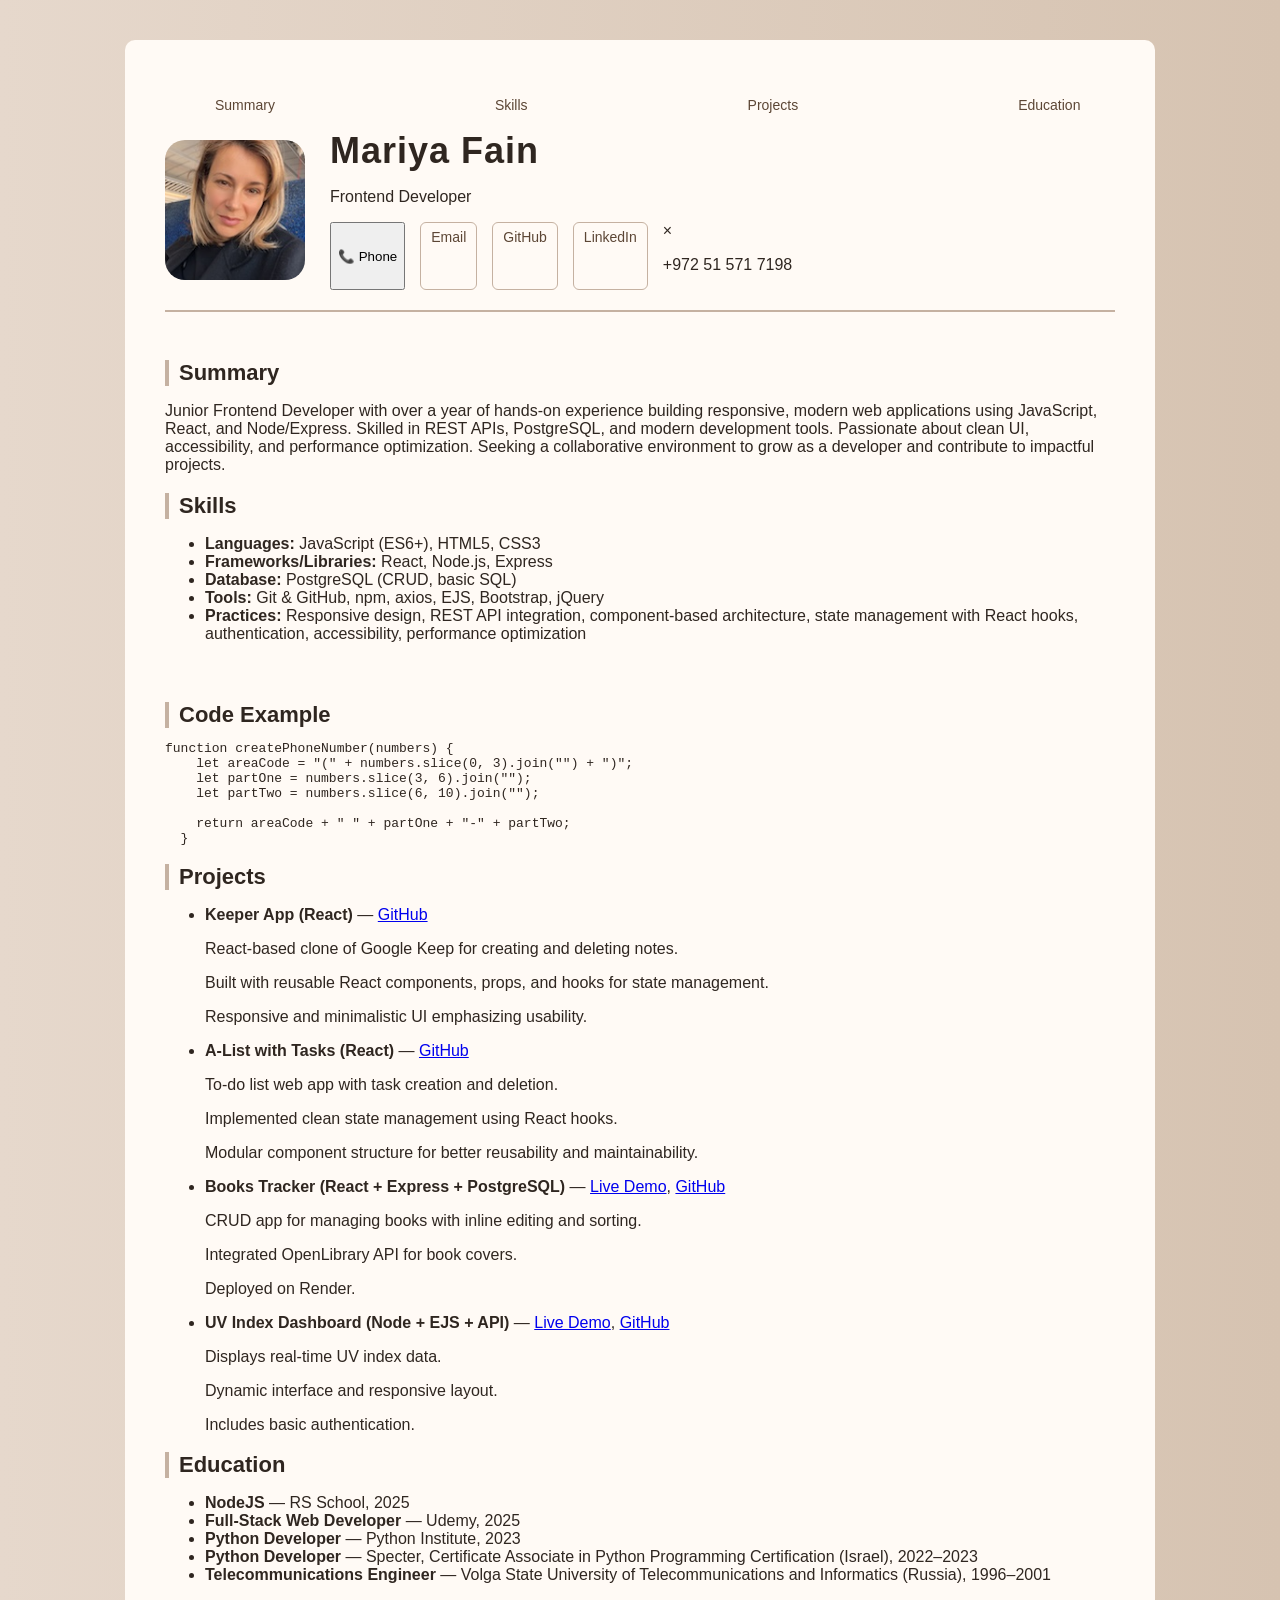
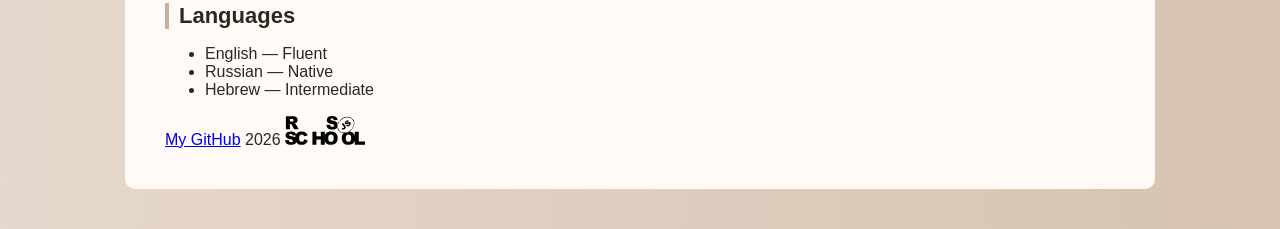
==== index.html @ dc7b8d1b "feat: add footer and tel" ====
<!DOCTYPE html>
<html lang="en">
  <head>
    <meta charset="UTF-8">
    <meta name="viewport" content="width=device-width, initial-scale=1.0">
    <title>Mariya Fain CV</title>
    <link rel="stylesheet" href="style.css">
  </head>
  
  <body>
    <div class="page">
        <header class="page-header">
            <nav class="navigation">
              <ul class="navigation-list">
                <li><a href="#summary">Summary</a></li>
                <li><a href="#skills">Skills</a></li>
                <li><a href="#projects">Projects</a></li>
                <li><a href="#education">Education</a></li>               
              </ul>
            </nav>
          
            <div class="profile">
                <img
                class="profile-photo"
                src="images/photo.jpg"
                alt="My photo"
                >
                <div class="profile-text">
                    <h1>Mariya Fain</h1>
                    <p class="profession">Frontend Developer</p>
              
                    <div class="profile-contacts">
                        <button type="button" onclick="openModal()">📞 Phone</button>
                        <a href="mailto:fainmariya@gmail.com">Email</a>
                        <a href="https://github.com/fainmariya/">GitHub</a>
                        <a href="https://www.linkedin.com/">LinkedIn</a>

                        <div id="phoneModal" class="modal">
                            <div class="modal-content">
                              <span onclick="closeModal()" class="close">&times;</span>
                              <p>+972 51 571 7198</p>
                            </div>
                        </div> 
                        <script>
                            function openModal() {
                              document.getElementById("phoneModal").modal.style.display = "flex";;
                            }
                          
                            function closeModal() {
                              document.getElementById("phoneModal").style.display = "none";
                            }
                          </script>
                    </div>
                  </div>
              
            </div>
          </header>
      <main class="page-main">
        <aside class="sidebar">
            <section class="section" id="summary">
                <h2>Summary</h2>
                <p>
                  Junior Frontend Developer with over a year of hands-on experience building
                  responsive, modern web applications using JavaScript, React, and Node/Express.
                  Skilled in REST APIs, PostgreSQL, and modern development tools. Passionate about
                  clean UI, accessibility, and performance optimization. Seeking a collaborative
                  environment to grow as a developer and contribute to impactful projects.
                </p>
              </section>
  
            <section class="section" id="skills">
              <h2>Skills</h2>
              <ul class="section-list">
                <li><strong>Languages:</strong> JavaScript (ES6+), HTML5, CSS3</li>
                <li><strong>Frameworks/Libraries:</strong> React, Node.js, Express</li>
                <li><strong>Database:</strong> PostgreSQL (CRUD, basic SQL)</li>
                <li><strong>Tools:</strong> Git &amp; GitHub, npm, axios, EJS, Bootstrap, jQuery</li>
                <li><strong>Practices:</strong> Responsive design, REST API integration, component-based architecture, state management with React hooks, authentication, accessibility, performance optimization</li>
              </ul>
            </section>
  
            
          </aside>
  
          <div class="content">
            
  
            <section class="section" id="code">
              <h2>Code Example</h2>
              <pre><code>function createPhoneNumber(numbers) {
    let areaCode = "(" + numbers.slice(0, 3).join("") + ")";
    let partOne = numbers.slice(3, 6).join("");
    let partTwo = numbers.slice(6, 10).join("");
  
    return areaCode + " " + partOne + "-" + partTwo;
  }</code></pre>
            </section>
  
            <section class="section" id="projects">
              <h2>Projects</h2>
              <ul class="section-list">
                <li>
                  <strong>Keeper App (React)</strong> —
                  <a href="https://github.com/fainmariya/Keeper-App_update_React-Dependencies-Styling">GitHub</a>
                  <p>React-based clone of Google Keep for creating and deleting notes.</p>
                  <p>Built with reusable React components, props, and hooks for state management.</p>
                  <p>Responsive and minimalistic UI emphasizing usability.</p>
                </li>
                <li>
                  <strong>A-List with Tasks (React)</strong> —
                  <a href="https://github.com/fainmariya/A-list-with-tasks">GitHub</a>
                  <p>To-do list web app with task creation and deletion.</p>
                  <p>Implemented clean state management using React hooks.</p>
                  <p>Modular component structure for better reusability and maintainability.</p>
                </li>
                <li>
                  <strong>Books Tracker (React + Express + PostgreSQL)</strong> —
                  <a href="https://sorting-books-read.onrender.com/">Live Demo</a>,
                  <a href="https://github.com/fainmariya/sorting-books-read">GitHub</a>
                  <p>CRUD app for managing books with inline editing and sorting.</p>
                  <p>Integrated OpenLibrary API for book covers.</p>
                  <p>Deployed on Render.</p>
                </li>
                <li>
                  <strong>UV Index Dashboard (Node + EJS + API)</strong> —
                  <a href="https://uv-index-project.onrender.com/uv">Live Demo</a>,
                  <a href="https://github.com/fainmariya/UV-Index-project">GitHub</a>
                  <p>Displays real-time UV index data.</p>
                  <p>Dynamic interface and responsive layout.</p>
                  <p>Includes basic authentication.</p>
                </li>
              </ul>
            </section>
  
            <section class="section" id="education">
              <h2>Education</h2>
              <ul class="section-list">
                <li><strong>NodeJS</strong> — RS School, 2025</li>
                <li><strong>Full-Stack Web Developer</strong> — Udemy, 2025</li>
                <li><strong>Python Developer</strong> — Python Institute, 2023</li>
                <li><strong>Python Developer</strong> — Specter, Certificate Associate in Python Programming Certification (Israel), 2022–2023</li>
                <li><strong>Telecommunications Engineer</strong> — Volga State University of Telecommunications and Informatics (Russia), 1996–2001</li>
              </ul>
            </section>
            <section class="section" id="languages">
                <h2>Languages</h2>
                <ul class="section-list">
                  <li>English — Fluent</li>
                  <li>Russian — Native</li>
                  <li>Hebrew — Intermediate</li>
                </ul>
              </section>
          </div>
      </main>

      <footer class="page-footer">
        <a href="https://github.com/fainmariya/">My GitHub</a>
        <span>2026</span>
        <a href="https://rs.school/courses/javascript-preschool-ru">
          <img
            src="images/rs-school-logo.svg"
            width="80"
            height="30"
          >
        </a>
      </footer>
    </div>
  </body>
</html>
---- style.css ----
html {
    scroll-behavior: smooth;
  }
  
  body {
    margin: 0;
    font-family: "Segoe UI", Arial, sans-serif;
    background: linear-gradient(to right, #e6d8cc, #d6c3b1);
    color: #2f2620;
  }
  .navigation-list{
    display: flex;
    gap: 200px;
    flex-wrap: wrap;
    list-style: none;
  }

  .navigation-list a {
    font-size: 14px;
    text-decoration: none;
    color: #5c4635;
    padding: 6px 10px;
    
  }
  .page {
    max-width: 950px;
    margin: 40px auto;
    padding: 40px;
    background-color: #fffaf5;
    border-radius: 10px;
  }
  
  
  .profile {
    display: flex;
    gap: 25px;
    align-items: center;
    padding-bottom: 20px;
    border-bottom: 2px solid #c5b1a1;
  }
  
  .profile-photo {
    width: 140px;
    height: 140px;
    border-radius: 20px; 
    object-fit: cover;
  }
  
  .profile-text h1 {
    margin: 0;
    font-size: 36px;
    letter-spacing: 1px;
  }
  .page-main {
    display: grid;
    grid-template-columns: 1fr;
    gap: 25px;
    margin-top: 30px;
  }
  

  h2 {
    font-size: 22px;
    margin-bottom: 10px;
    border-left: 4px solid #c5b1a1;
    padding-left: 10px;
  }
  
  .profile-contacts {
    display: flex;
    gap: 15px;
    flex-wrap: wrap;
  }
  
  .profile-contacts a {
    font-size: 14px;
    text-decoration: none;
    color: #5c4635;
    padding: 6px 10px;
    border: 1px solid #c5b1a1;
    border-radius: 6px;
  }
  
  .profile-contacts a:hover {
    background-color: #e9dbcd;
  }
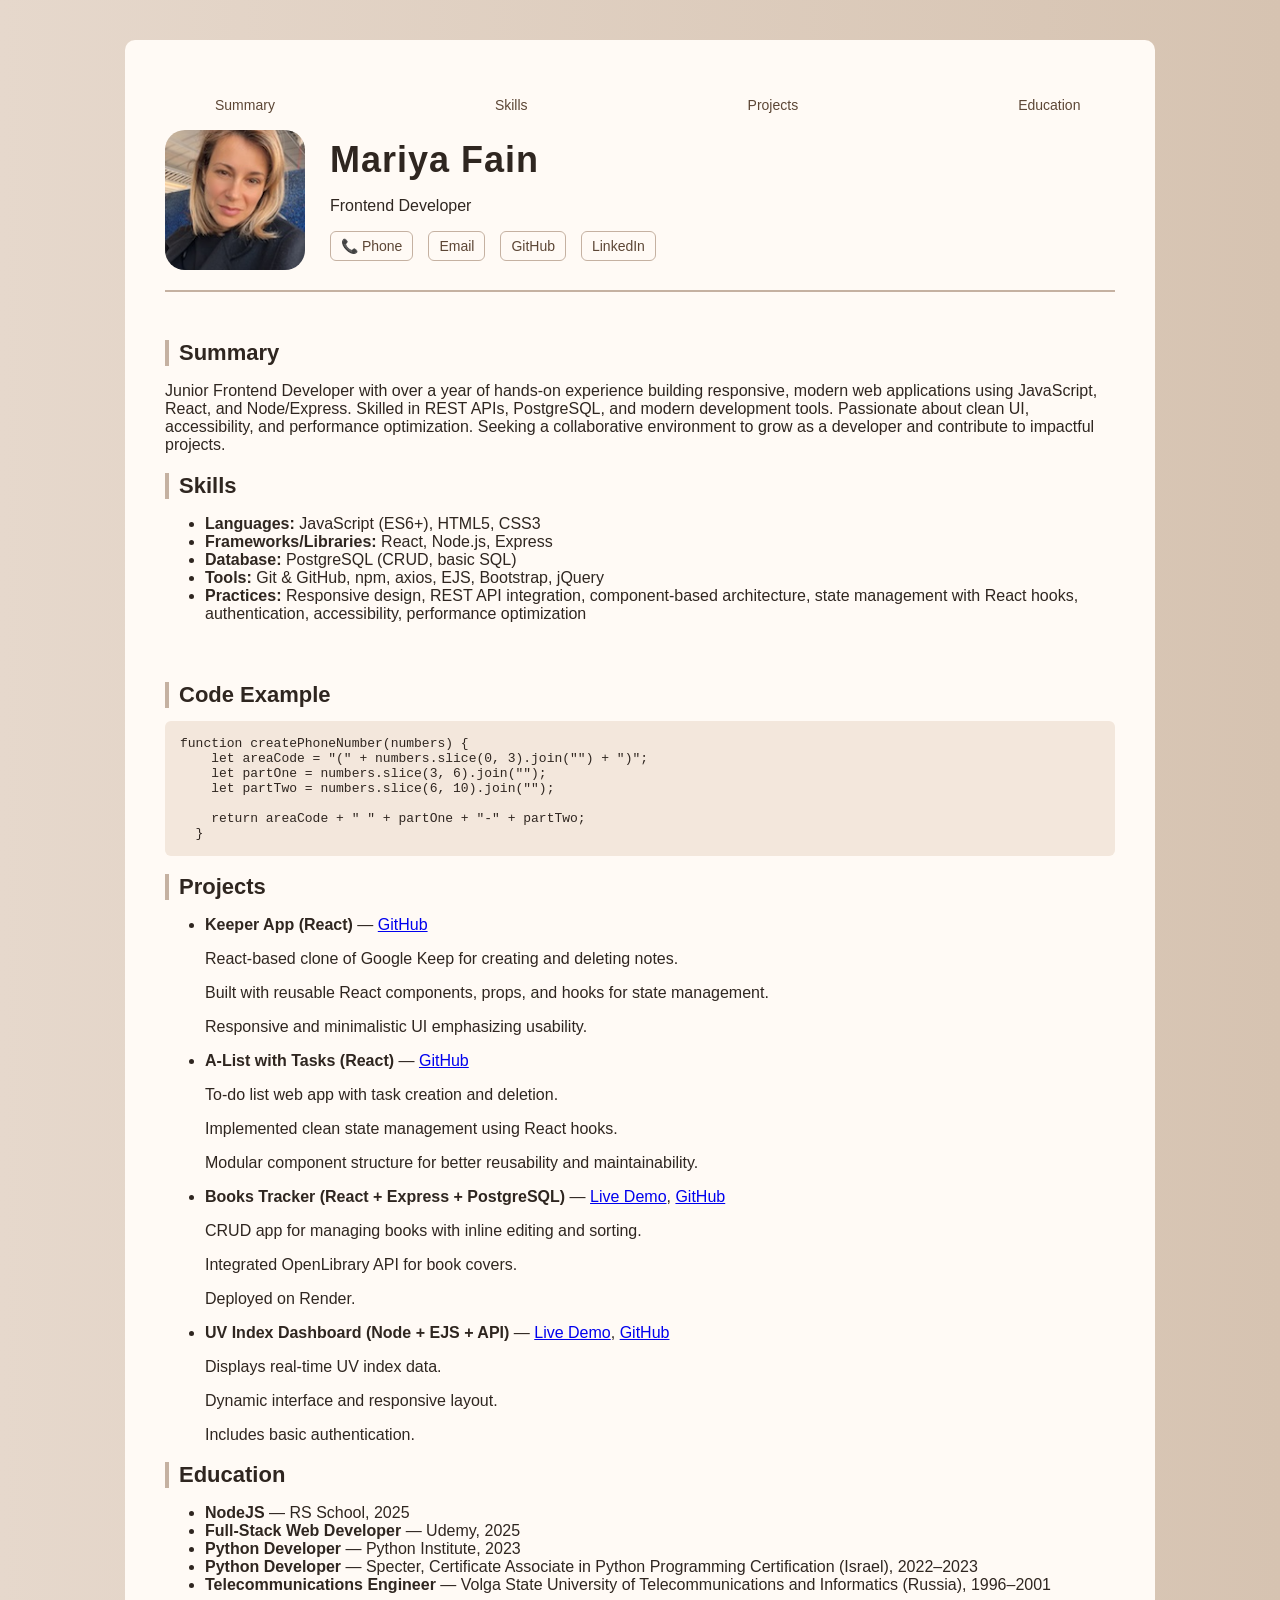
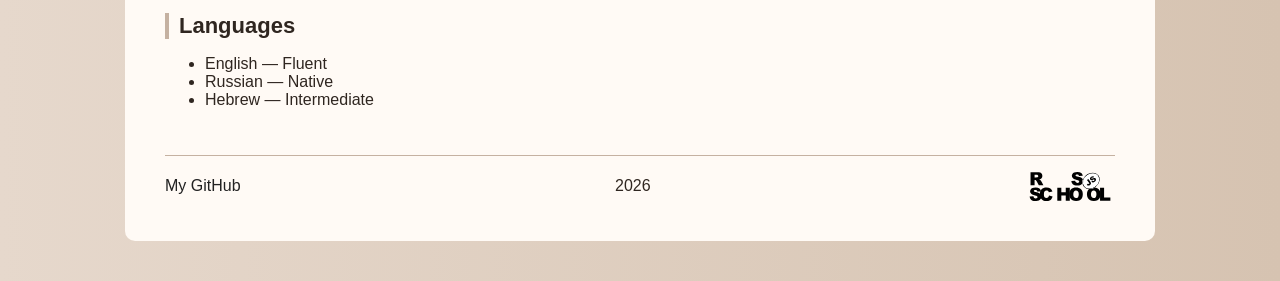
==== commit 15e74f0f: "fix: improve responsiveness and semantic markup" ====
--- a/index.html
+++ b/index.html
@@ -6,7 +6,17 @@
     <title>Mariya Fain CV</title>
     <link rel="stylesheet" href="style.css">
   </head>
+  <script>
+    function togglePhonePopup() {
+      const popup = document.getElementById("phonePopup");
   
+      if (popup.style.display === "block") {
+        popup.style.display = "none";
+      } else {
+        popup.style.display = "block";
+      }
+    }
+  </script>
   <body>
     <div class="page">
         <header class="page-header">
@@ -30,28 +40,15 @@
                     <p class="profession">Frontend Developer</p>
               
                     <div class="profile-contacts">
-                        <button type="button" onclick="openModal()">📞 Phone</button>
+                        <button type="button" class="phone-button" onclick="togglePhonePopup()">📞 Phone</button>
                         <a href="mailto:fainmariya@gmail.com">Email</a>
                         <a href="https://github.com/fainmariya/">GitHub</a>
                         <a href="https://www.linkedin.com/">LinkedIn</a>
-
-                        <div id="phoneModal" class="modal">
-                            <div class="modal-content">
-                              <span onclick="closeModal()" class="close">&times;</span>
-                              <p>+972 51 571 7198</p>
-                            </div>
-                        </div> 
-                        <script>
-                            function openModal() {
-                              document.getElementById("phoneModal").modal.style.display = "flex";;
-                            }
-                          
-                            function closeModal() {
-                              document.getElementById("phoneModal").style.display = "none";
-                            }
-                          </script>
                     </div>
-                  </div>
+                        <div id="phonePopup" class="phone-popup">
+                           <p class="phone-number">+972 51 571 7198</p>
+                        </div>
+                </div>  
               
             </div>
           </header>
--- a/style.css
+++ b/style.css
@@ -37,8 +37,9 @@
     align-items: center;
     padding-bottom: 20px;
     border-bottom: 2px solid #c5b1a1;
-  }
-  
+    
+  }
+ 
   .profile-photo {
     width: 140px;
     height: 140px;
@@ -66,13 +67,10 @@
     padding-left: 10px;
   }
   
-  .profile-contacts {
-    display: flex;
-    gap: 15px;
-    flex-wrap: wrap;
-  }
+  
   
   .profile-contacts a {
+   
     font-size: 14px;
     text-decoration: none;
     color: #5c4635;
@@ -83,4 +81,131 @@
   
   .profile-contacts a:hover {
     background-color: #e9dbcd;
+  }
+  
+ 
+  pre {
+    background-color: #f3e7dc;
+    padding: 15px;
+    border-radius: 6px;
+  }
+  
+ 
+  .page-footer {
+    margin-top: 30px;
+    padding-top: 15px;
+    border-top: 1px solid #c5b1a1;
+    display: flex;
+    justify-content: space-between;
+    align-items: center;
+  }
+  
+  .page-footer img {
+    width: 90px;
+  }
+  .page-footer a {
+    color: #222222;
+    text-decoration: none;
+  }
+  
+  .page-footer a:hover {
+    text-decoration: underline;
+  }
+  
+  .page-footer img {
+    display: block;
+  }
+  
+  @media (max-width: 768px) {
+    .page {
+      padding: 25px 20px;
+    }
+  
+    
+  
+.page-main {
+      grid-template-columns: 1fr;
+      gap: 20px;
+    }
+  
+.page-footer {
+      flex-direction: column;
+    }
+  
+h1 {
+      font-size: 36px;
+    }
+  
+.profession {
+      font-size: 20px;
+    }
+
+
+      
+.modal-content {
+        position: absolute;
+        top: 50%;
+        left: 50%;
+        width: 280px;
+        padding: 24px 20px;
+        background-color: #4f4a45;
+        border: 1px solid #c5b1a1;
+        border-radius: 10px;
+        box-shadow: 0 10px 30px rgba(0, 0, 0, 0.15);
+        transform: translate(-50%, -50%);
+        text-align: center;
+        
+      }
+      
+.close-button {
+        position: absolute;
+        top: 8px;
+        right: 10px;
+        border: none;
+        background: transparent;
+        font-size: 24px;
+        line-height: 1;
+        cursor: pointer;
+        color: #5c4635;
+      }
+      
+.modal-phone {
+        margin: 10px 0 0;
+        font-size: 20px;
+        font-weight: 600;
+        color: #2f2620;
+        padding: 10;
+      }
+}
+.profile-contacts button {
+    font-size: 14px;
+    color: #5c4635;
+    padding: 6px 10px;
+    border: 1px solid #c5b1a1;
+    border-radius: 6px;
+    background-color: #fffaf5;
+    cursor: pointer;
+  }
+  
+  .profile-contacts button:hover {
+    background-color: #e9dbcd;
+  }
+  .profile-contacts {
+    position: relative;
+    display: flex;
+    gap: 15px;
+    flex-wrap: wrap;
+    
+  }
+  .phone-popup {
+    display: none;
+    position: center;
+    
+    left: 0;
+    padding-top: 10 px;
+    padding: 0px 16px;
+    background-color: #f3e7dc;
+    border: 1px solid #b79f8c;
+    border-radius: 8px;
+    box-shadow: 0 6px 14px rgba(158, 114, 114, 0.12);
   }
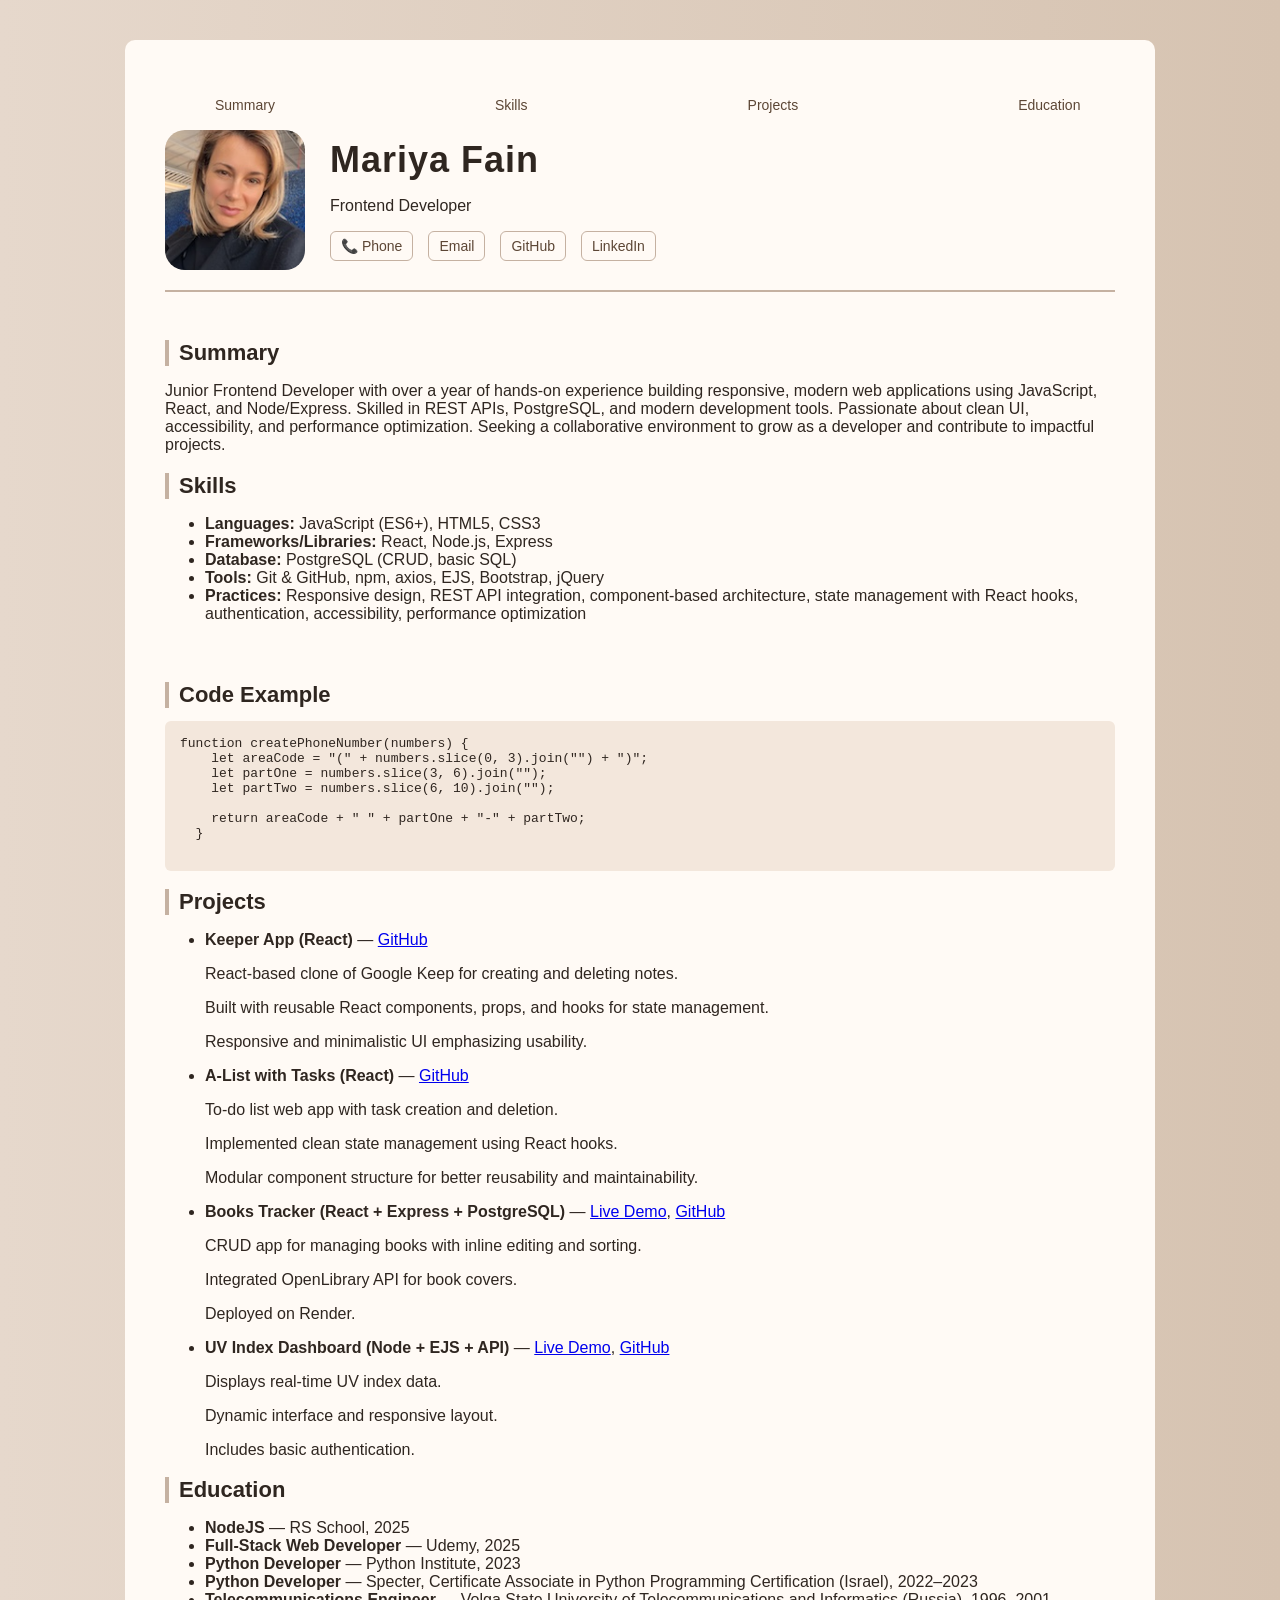
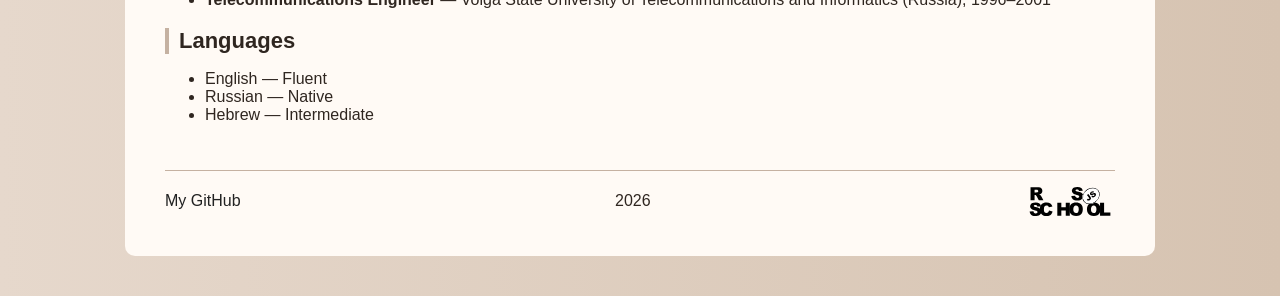
==== commit f27877ab: "feat: finalize CV layout and content" ====
--- a/index.html
+++ b/index.html
@@ -90,7 +90,8 @@
     let partTwo = numbers.slice(6, 10).join("");
   
     return areaCode + " " + partOne + "-" + partTwo;
-  }</code></pre>
+  }
+              </code></pre>
             </section>
   
             <section class="section" id="projects">
--- a/style.css
+++ b/style.css
@@ -140,22 +140,6 @@
       font-size: 20px;
     }
 
-
-      
-.modal-content {
-        position: absolute;
-        top: 50%;
-        left: 50%;
-        width: 280px;
-        padding: 24px 20px;
-        background-color: #4f4a45;
-        border: 1px solid #c5b1a1;
-        border-radius: 10px;
-        box-shadow: 0 10px 30px rgba(0, 0, 0, 0.15);
-        transform: translate(-50%, -50%);
-        text-align: center;
-        
-      }
       
 .close-button {
         position: absolute;
@@ -199,13 +183,14 @@
   }
   .phone-popup {
     display: none;
-    position: center;
+    position: absolute;
     
-    left: 0;
-    padding-top: 10 px;
-    padding: 0px 16px;
+    
+    padding: 8px 8px;
+    margin-top: 28px;
+    margin-left: 0px;
     background-color: #f3e7dc;
     border: 1px solid #b79f8c;
     border-radius: 8px;
-    box-shadow: 0 6px 14px rgba(158, 114, 114, 0.12);
+    box-shadow: 0 6px 14px rgba(0, 0, 0, 0.12);
   }
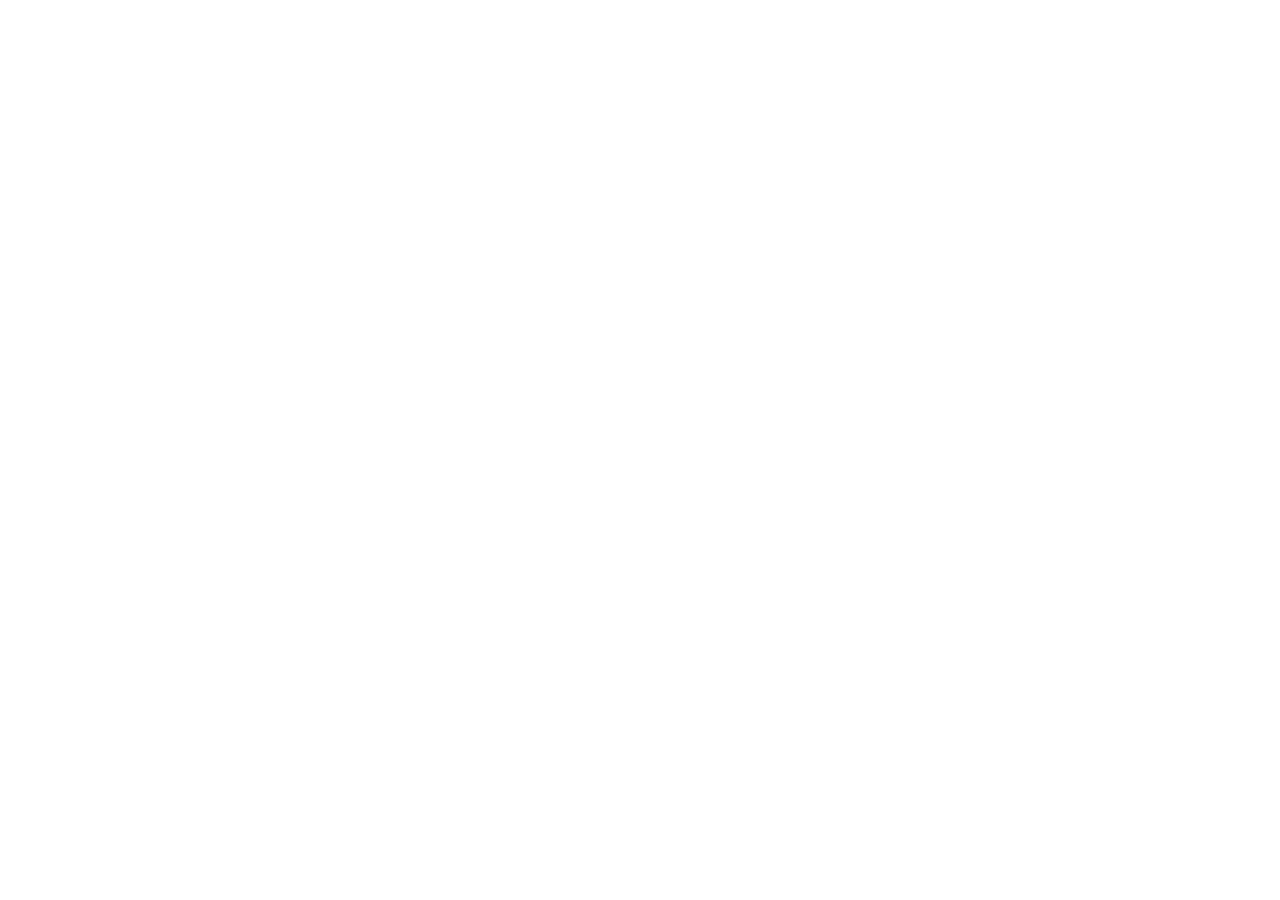
==== commit 8d326158: "feat: add basic HTML and CSS templates" ====
--- a/index.html
+++ b/index.html
@@ -6,162 +6,20 @@
     <title>Mariya Fain CV</title>
     <link rel="stylesheet" href="style.css">
   </head>
-  <script>
-    function togglePhonePopup() {
-      const popup = document.getElementById("phonePopup");
   
-      if (popup.style.display === "block") {
-        popup.style.display = "none";
-      } else {
-        popup.style.display = "block";
-      }
-    }
-  </script>
   <body>
     <div class="page">
         <header class="page-header">
-            <nav class="navigation">
-              <ul class="navigation-list">
-                <li><a href="#summary">Summary</a></li>
-                <li><a href="#skills">Skills</a></li>
-                <li><a href="#projects">Projects</a></li>
-                <li><a href="#education">Education</a></li>               
-              </ul>
-            </nav>
-          
-            <div class="profile">
-                <img
-                class="profile-photo"
-                src="images/photo.jpg"
-                alt="My photo"
-                >
-                <div class="profile-text">
-                    <h1>Mariya Fain</h1>
-                    <p class="profession">Frontend Developer</p>
-              
-                    <div class="profile-contacts">
-                        <button type="button" class="phone-button" onclick="togglePhonePopup()">📞 Phone</button>
-                        <a href="mailto:fainmariya@gmail.com">Email</a>
-                        <a href="https://github.com/fainmariya/">GitHub</a>
-                        <a href="https://www.linkedin.com/">LinkedIn</a>
-                    </div>
-                        <div id="phonePopup" class="phone-popup">
-                           <p class="phone-number">+972 51 571 7198</p>
-                        </div>
-                </div>  
-              
-            </div>
+            
           </header>
       <main class="page-main">
-        <aside class="sidebar">
-            <section class="section" id="summary">
-                <h2>Summary</h2>
-                <p>
-                  Junior Frontend Developer with over a year of hands-on experience building
-                  responsive, modern web applications using JavaScript, React, and Node/Express.
-                  Skilled in REST APIs, PostgreSQL, and modern development tools. Passionate about
-                  clean UI, accessibility, and performance optimization. Seeking a collaborative
-                  environment to grow as a developer and contribute to impactful projects.
-                </p>
-              </section>
-  
-            <section class="section" id="skills">
-              <h2>Skills</h2>
-              <ul class="section-list">
-                <li><strong>Languages:</strong> JavaScript (ES6+), HTML5, CSS3</li>
-                <li><strong>Frameworks/Libraries:</strong> React, Node.js, Express</li>
-                <li><strong>Database:</strong> PostgreSQL (CRUD, basic SQL)</li>
-                <li><strong>Tools:</strong> Git &amp; GitHub, npm, axios, EJS, Bootstrap, jQuery</li>
-                <li><strong>Practices:</strong> Responsive design, REST API integration, component-based architecture, state management with React hooks, authentication, accessibility, performance optimization</li>
-              </ul>
-            </section>
-  
-            
-          </aside>
-  
-          <div class="content">
-            
-  
-            <section class="section" id="code">
-              <h2>Code Example</h2>
-              <pre><code>function createPhoneNumber(numbers) {
-    let areaCode = "(" + numbers.slice(0, 3).join("") + ")";
-    let partOne = numbers.slice(3, 6).join("");
-    let partTwo = numbers.slice(6, 10).join("");
-  
-    return areaCode + " " + partOne + "-" + partTwo;
-  }
-              </code></pre>
-            </section>
-  
-            <section class="section" id="projects">
-              <h2>Projects</h2>
-              <ul class="section-list">
-                <li>
-                  <strong>Keeper App (React)</strong> —
-                  <a href="https://github.com/fainmariya/Keeper-App_update_React-Dependencies-Styling">GitHub</a>
-                  <p>React-based clone of Google Keep for creating and deleting notes.</p>
-                  <p>Built with reusable React components, props, and hooks for state management.</p>
-                  <p>Responsive and minimalistic UI emphasizing usability.</p>
-                </li>
-                <li>
-                  <strong>A-List with Tasks (React)</strong> —
-                  <a href="https://github.com/fainmariya/A-list-with-tasks">GitHub</a>
-                  <p>To-do list web app with task creation and deletion.</p>
-                  <p>Implemented clean state management using React hooks.</p>
-                  <p>Modular component structure for better reusability and maintainability.</p>
-                </li>
-                <li>
-                  <strong>Books Tracker (React + Express + PostgreSQL)</strong> —
-                  <a href="https://sorting-books-read.onrender.com/">Live Demo</a>,
-                  <a href="https://github.com/fainmariya/sorting-books-read">GitHub</a>
-                  <p>CRUD app for managing books with inline editing and sorting.</p>
-                  <p>Integrated OpenLibrary API for book covers.</p>
-                  <p>Deployed on Render.</p>
-                </li>
-                <li>
-                  <strong>UV Index Dashboard (Node + EJS + API)</strong> —
-                  <a href="https://uv-index-project.onrender.com/uv">Live Demo</a>,
-                  <a href="https://github.com/fainmariya/UV-Index-project">GitHub</a>
-                  <p>Displays real-time UV index data.</p>
-                  <p>Dynamic interface and responsive layout.</p>
-                  <p>Includes basic authentication.</p>
-                </li>
-              </ul>
-            </section>
-  
-            <section class="section" id="education">
-              <h2>Education</h2>
-              <ul class="section-list">
-                <li><strong>NodeJS</strong> — RS School, 2025</li>
-                <li><strong>Full-Stack Web Developer</strong> — Udemy, 2025</li>
-                <li><strong>Python Developer</strong> — Python Institute, 2023</li>
-                <li><strong>Python Developer</strong> — Specter, Certificate Associate in Python Programming Certification (Israel), 2022–2023</li>
-                <li><strong>Telecommunications Engineer</strong> — Volga State University of Telecommunications and Informatics (Russia), 1996–2001</li>
-              </ul>
-            </section>
-            <section class="section" id="languages">
-                <h2>Languages</h2>
-                <ul class="section-list">
-                  <li>English — Fluent</li>
-                  <li>Russian — Native</li>
-                  <li>Hebrew — Intermediate</li>
-                </ul>
-              </section>
-          </div>
+        
       </main>
 
       <footer class="page-footer">
-        <a href="https://github.com/fainmariya/">My GitHub</a>
-        <span>2026</span>
-        <a href="https://rs.school/courses/javascript-preschool-ru">
-          <img
-            src="images/rs-school-logo.svg"
-            width="80"
-            height="30"
-          >
-        </a>
+        
       </footer>
     </div>
+    
   </body>
 </html>
--- a/style.css
+++ b/style.css
@@ -1,196 +1,13 @@
-html {
-    scroll-behavior: smooth;
-  }
-  
-  body {
-    margin: 0;
-    font-family: "Segoe UI", Arial, sans-serif;
-    background: linear-gradient(to right, #e6d8cc, #d6c3b1);
-    color: #2f2620;
-  }
-  .navigation-list{
-    display: flex;
-    gap: 200px;
-    flex-wrap: wrap;
-    list-style: none;
-  }
+* {
+  box-sizing: border-box;
+}
 
-  .navigation-list a {
-    font-size: 14px;
-    text-decoration: none;
-    color: #5c4635;
-    padding: 6px 10px;
-    
-  }
-  .page {
-    max-width: 950px;
-    margin: 40px auto;
-    padding: 40px;
-    background-color: #fffaf5;
-    border-radius: 10px;
-  }
-  
-  
-  .profile {
-    display: flex;
-    gap: 25px;
-    align-items: center;
-    padding-bottom: 20px;
-    border-bottom: 2px solid #c5b1a1;
-    
-  }
- 
-  .profile-photo {
-    width: 140px;
-    height: 140px;
-    border-radius: 20px; 
-    object-fit: cover;
-  }
-  
-  .profile-text h1 {
-    margin: 0;
-    font-size: 36px;
-    letter-spacing: 1px;
-  }
-  .page-main {
-    display: grid;
-    grid-template-columns: 1fr;
-    gap: 25px;
-    margin-top: 30px;
-  }
-  
+body {
+  margin: 0;
+  font-family: Arial, sans-serif;
+}
 
-  h2 {
-    font-size: 22px;
-    margin-bottom: 10px;
-    border-left: 4px solid #c5b1a1;
-    padding-left: 10px;
-  }
-  
-  
-  
-  .profile-contacts a {
-   
-    font-size: 14px;
-    text-decoration: none;
-    color: #5c4635;
-    padding: 6px 10px;
-    border: 1px solid #c5b1a1;
-    border-radius: 6px;
-  }
-  
-  .profile-contacts a:hover {
-    background-color: #e9dbcd;
-  }
-  
- 
-  pre {
-    background-color: #f3e7dc;
-    padding: 15px;
-    border-radius: 6px;
-  }
-  
- 
-  .page-footer {
-    margin-top: 30px;
-    padding-top: 15px;
-    border-top: 1px solid #c5b1a1;
-    display: flex;
-    justify-content: space-between;
-    align-items: center;
-  }
-  
-  .page-footer img {
-    width: 90px;
-  }
-  .page-footer a {
-    color: #222222;
-    text-decoration: none;
-  }
-  
-  .page-footer a:hover {
-    text-decoration: underline;
-  }
-  
-  .page-footer img {
-    display: block;
-  }
-  
-  @media (max-width: 768px) {
-    .page {
-      padding: 25px 20px;
-    }
-  
-    
-  
-.page-main {
-      grid-template-columns: 1fr;
-      gap: 20px;
-    }
-  
-.page-footer {
-      flex-direction: column;
-    }
-  
-h1 {
-      font-size: 36px;
-    }
-  
-.profession {
-      font-size: 20px;
-    }
-
-      
-.close-button {
-        position: absolute;
-        top: 8px;
-        right: 10px;
-        border: none;
-        background: transparent;
-        font-size: 24px;
-        line-height: 1;
-        cursor: pointer;
-        color: #5c4635;
-      }
-      
-.modal-phone {
-        margin: 10px 0 0;
-        font-size: 20px;
-        font-weight: 600;
-        color: #2f2620;
-        padding: 10;
-      }
-}
-.profile-contacts button {
-    font-size: 14px;
-    color: #5c4635;
-    padding: 6px 10px;
-    border: 1px solid #c5b1a1;
-    border-radius: 6px;
-    background-color: #fffaf5;
-    cursor: pointer;
-  }
-  
-  .profile-contacts button:hover {
-    background-color: #e9dbcd;
-  }
-  .profile-contacts {
-    position: relative;
-    display: flex;
-    gap: 15px;
-    flex-wrap: wrap;
-    
-  }
-  .phone-popup {
-    display: none;
-    position: absolute;
-    
-    
-    padding: 8px 8px;
-    margin-top: 28px;
-    margin-left: 0px;
-    background-color: #f3e7dc;
-    border: 1px solid #b79f8c;
-    border-radius: 8px;
-    box-shadow: 0 6px 14px rgba(0, 0, 0, 0.12);
-  }+.page {
+  max-width: 1200px;
+  margin: 0 auto;
+}
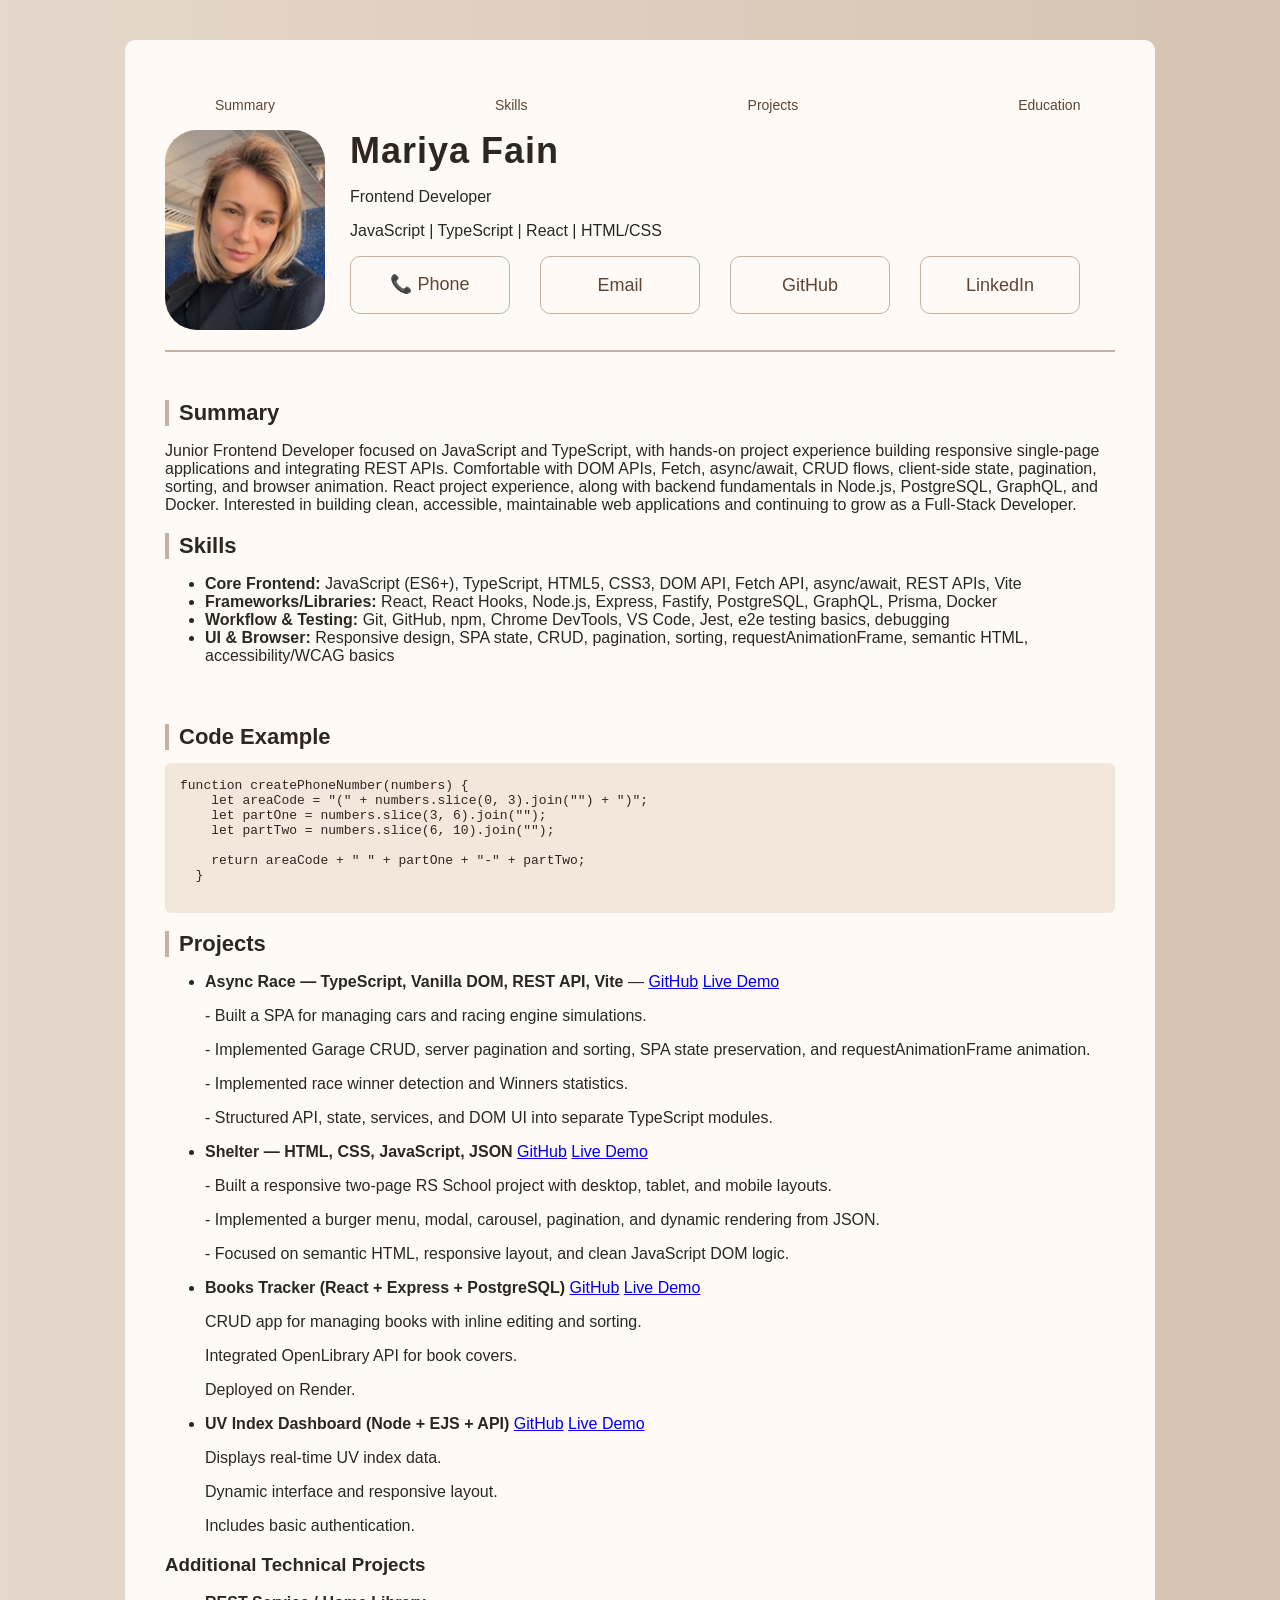
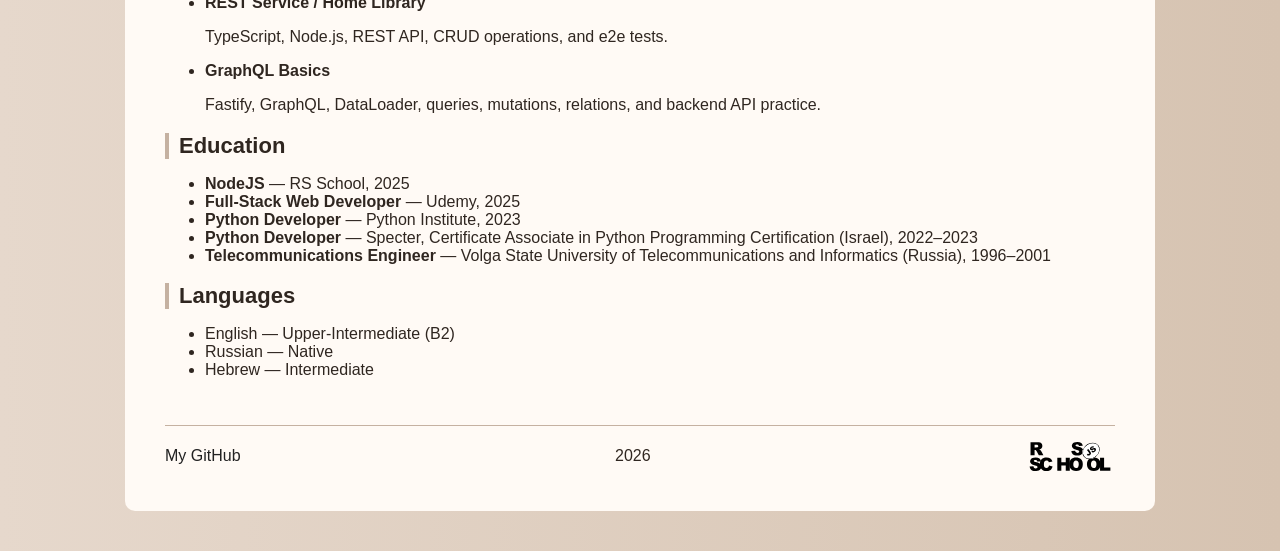
==== commit 6b676755: "feat: complete CV layout" ====
--- a/index.html
+++ b/index.html
@@ -6,20 +6,194 @@
     <title>Mariya Fain CV</title>
     <link rel="stylesheet" href="style.css">
   </head>
-  
+
   <body>
     <div class="page">
         <header class="page-header">
-            
+            <nav class="navigation">
+              <ul class="navigation-list">
+                <li><a href="#summary">Summary</a></li>
+                <li><a href="#skills">Skills</a></li>
+                <li><a href="#projects">Projects</a></li>
+                <li><a href="#education">Education</a></li>
+              </ul>
+            </nav>
+
+            <div class="profile">
+                <img
+                class="profile-photo"
+                src="images/photo.jpg"
+                alt="My photo"
+                >
+                <div class="profile-text">
+                    <h1>Mariya Fain</h1>
+                    <p class="profession">Frontend Developer</p>
+                    <p>JavaScript | TypeScript | React | HTML/CSS</p>
+
+                    <ul class="profile-contacts">
+                        <li>
+                          <button
+                            type="button"
+                            class="phone-button"
+                            onclick="togglePhonePopup()"
+                            >
+                            📞 Phone
+                          </button>
+                        </li>
+                        <li>
+                          <a href="mailto:fainmariya@gmail.com">Email</a>
+                        </li>
+                        <li>
+                          <a href="https://github.com/fainmariya/">GitHub</a>
+                        </li>
+                        <li>
+                          <a href="https://www.linkedin.com/in/mariya-fain-6348981a0/">LinkedIn</a>
+                        </li>
+                    </ul>
+                        <ul id="phonePopup" class="phone-popup">
+                           <li><p class="phone-number">+972 51 571 7198</p></li>
+                        </ul>
+                </div>
+
+            </div>
           </header>
       <main class="page-main">
-        
+        <aside class="sidebar">
+            <section class="section" id="summary">
+                <h2>Summary</h2>
+                <p>
+                  Junior Frontend Developer focused on JavaScript and TypeScript, with hands-on project experience building responsive single-page applications and integrating REST APIs.
+                  Comfortable with DOM APIs, Fetch, async/await, CRUD flows, client-side state, pagination, sorting, and browser animation. React project experience, along with backend fundamentals in Node.js, PostgreSQL, GraphQL, and Docker.
+                  Interested in building clean, accessible, maintainable web applications and continuing to grow as a Full-Stack Developer.
+                </p>
+              </section>
+
+            <section class="section" id="skills">
+              <h2>Skills</h2>
+              <ul class="section-list">
+                <li><strong>Core Frontend:</strong> JavaScript (ES6+), TypeScript, HTML5, CSS3, DOM API, Fetch API, async/await, REST APIs, Vite
+                </li>
+                <li><strong>Frameworks/Libraries:</strong> React, React Hooks, Node.js, Express, Fastify, PostgreSQL, GraphQL, Prisma, Docker</li>
+                <li><strong>Workflow &amp; Testing:</strong> Git, GitHub, npm, Chrome DevTools, VS Code, Jest, e2e testing basics, debugging</li>
+                <li><strong>UI &amp; Browser:</strong> Responsive design, SPA state, CRUD, pagination, sorting, requestAnimationFrame, semantic HTML, accessibility/WCAG basics</li>
+              </ul>
+            </section>
+          </aside>
+
+          <div class="content">
+
+            <section class="section" id="code">
+              <h2>Code Example</h2>
+              <pre><code>function createPhoneNumber(numbers) {
+    let areaCode = "(" + numbers.slice(0, 3).join("") + ")";
+    let partOne = numbers.slice(3, 6).join("");
+    let partTwo = numbers.slice(6, 10).join("");
+
+    return areaCode + " " + partOne + "-" + partTwo;
+  }
+              </code></pre>
+            </section>
+
+            <section class="section" id="projects">
+              <h2>Projects</h2>
+              <ul class="section-list">
+                <li>
+                  <strong>Async Race — TypeScript, Vanilla DOM, REST API, Vite</strong> —
+                  <a href="https://github.com/fainmariya/async-race">GitHub</a>
+                  <a href="https://async-race-rqn0.onrender.com">Live Demo</a>
+                  <p>- Built a SPA for managing cars and racing engine simulations.</p>
+                  <p>- Implemented Garage CRUD, server pagination and sorting, SPA state preservation, and requestAnimationFrame animation.</p>
+                  <p>- Implemented race winner detection and Winners statistics.</p>
+                  <p>- Structured API, state, services, and DOM UI into separate TypeScript modules.</p>
+                </li>
+                <li>
+                  <strong>Shelter — HTML, CSS, JavaScript, JSON</strong>
+                  <a href="https://github.com/fainmariya/shelter">GitHub</a>
+                  <a href="https://fainmariya.github.io/shelter/shelter/">Live Demo</a>
+                  <p>- Built a responsive two-page RS School project with desktop, tablet, and mobile layouts.</p>
+                  <p>- Implemented a burger menu, modal, carousel, pagination, and dynamic rendering from JSON.</p>
+                  <p>- Focused on semantic HTML, responsive layout, and clean JavaScript DOM logic.</p>
+                </li>
+                <li>
+                  <strong>Books Tracker (React + Express + PostgreSQL)</strong>
+                  <a href="https://github.com/fainmariya/sorting-books-read">GitHub</a>
+                  <a href="https://sorting-books-read.onrender.com/">Live Demo</a>
+                  <p>CRUD app for managing books with inline editing and sorting.</p>
+                  <p>Integrated OpenLibrary API for book covers.</p>
+                  <p>Deployed on Render.</p>
+                </li>
+                <li>
+                  <strong>UV Index Dashboard (Node + EJS + API)</strong>
+                  <a href="https://github.com/fainmariya/UV-Index-project">GitHub</a>
+                  <a href="https://uv-index-project.onrender.com/uv">Live Demo</a>
+                  <p>Displays real-time UV index data.</p>
+                  <p>Dynamic interface and responsive layout.</p>
+                  <p>Includes basic authentication.</p>
+                </li>
+              </ul>
+              <h3 class="additional-projects-title">Additional Technical Projects</h3>
+
+            <ul class="section-list additional-projects-list">
+              <li>
+                <strong>REST Service / Home Library</strong>
+                <p>TypeScript, Node.js, REST API, CRUD operations, and e2e tests.</p>
+              </li>
+
+              <li>
+                <strong>GraphQL Basics</strong>
+                <p>
+                  Fastify, GraphQL, DataLoader, queries, mutations, relations,
+                  and backend API practice.
+                </p>
+              </li>
+
+            </ul>
+            </section>
+
+            <section class="section" id="education">
+              <h2>Education</h2>
+              <ul class="section-list">
+                <li><strong>NodeJS</strong> — RS School, 2025</li>
+                <li><strong>Full-Stack Web Developer</strong> — Udemy, 2025</li>
+                <li><strong>Python Developer</strong> — Python Institute, 2023</li>
+                <li><strong>Python Developer</strong> — Specter, Certificate Associate in Python Programming Certification (Israel), 2022–2023</li>
+                <li><strong>Telecommunications Engineer</strong> — Volga State University of Telecommunications and Informatics (Russia), 1996–2001</li>
+              </ul>
+            </section>
+            <section class="section" id="languages">
+                <h2>Languages</h2>
+                <ul class="section-list">
+                  <li>English — Upper-Intermediate (B2)</li>
+                  <li>Russian — Native</li>
+                  <li>Hebrew — Intermediate</li>
+                </ul>
+              </section>
+          </div>
       </main>
 
       <footer class="page-footer">
-        
+        <a href="https://github.com/fainmariya/">My GitHub</a>
+        <span>2026</span>
+        <a href="https://rs.school/courses/javascript">
+          <img
+            src="images/rs-school-logo.svg"
+            width="80"
+            height="30"
+            alt="RS School logo"
+          >
+        </a>
       </footer>
     </div>
-    
+    <script>
+        function togglePhonePopup() {
+          const popup = document.getElementById("phonePopup");
+
+          if (popup.style.display === "block") {
+            popup.style.display = "none";
+          } else {
+            popup.style.display = "block";
+          }
+        }
+      </script>
   </body>
 </html>
--- a/style.css
+++ b/style.css
@@ -1,13 +1,216 @@
-* {
+html {
+    scroll-behavior: smooth;
+  }
+
+  body {
+    margin: 0;
+    font-family: "Segoe UI", Arial, sans-serif;
+    background: linear-gradient(to right, #e6d8cc, #d6c3b1);
+    color: #2f2620;
+  }
+  .navigation-list{
+    display: flex;
+    gap: 200px;
+    flex-wrap: wrap;
+    list-style: none;
+  }
+
+  .navigation-list a {
+    font-size: 14px;
+    text-decoration: none;
+    color: #5c4635;
+    padding: 6px 10px;
+
+  }
+  .page {
+    max-width: 950px;
+    margin: 40px auto;
+    padding: 40px;
+    background-color: #fffaf5;
+    border-radius: 10px;
+  }
+
+
+  .profile {
+    display: flex;
+    gap: 25px;
+    align-items: center;
+    padding-bottom: 20px;
+    border-bottom: 2px solid #c5b1a1;
+
+  }
+
+  .profile-photo {
+    width: 160px;
+    height: 200px;
+    border-radius: 20px;
+    object-fit: cover;
+    object-position: center 35%;
+    border-radius: 32px;
+  }
+
+  .profile-text h1 {
+    margin: 0;
+    font-size: 36px;
+    letter-spacing: 1px;
+  }
+  .page-main {
+    display: grid;
+    grid-template-columns: 1fr;
+    gap: 25px;
+    margin-top: 30px;
+  }
+
+
+  h2 {
+    font-size: 22px;
+    margin-bottom: 10px;
+    border-left: 4px solid #c5b1a1;
+    padding-left: 10px;
+  }
+
+
+
+  .profile-contacts a,
+.profile-contacts button {
+  width: 160px;
+  min-height: 58px;
+
+  display: inline-flex;
+  align-items: center;
+  justify-content: center;
+
   box-sizing: border-box;
+
+
+  font: inherit;
+  font-size: 18px;
+  text-decoration: none;
+
+  color: #5c4635;
+  background-color: transparent;
+  border: 1px solid #c5b1a1;
+  border-radius: 10px;
+  cursor: pointer;
 }
 
-body {
-  margin: 0;
-  font-family: Arial, sans-serif;
+  .profile-contacts a:hover {
+    background-color: #e9dbcd;
+  }
+
+
+  pre {
+    background-color: #f3e7dc;
+    padding: 15px;
+    border-radius: 6px;
+  }
+
+
+  .page-footer {
+    margin-top: 30px;
+    padding-top: 15px;
+    border-top: 1px solid #c5b1a1;
+    display: flex;
+    justify-content: space-between;
+    align-items: center;
+  }
+
+  .page-footer img {
+    width: 90px;
+  }
+  .page-footer a {
+    color: #222222;
+    text-decoration: none;
+  }
+
+  .page-footer a:hover {
+    text-decoration: underline;
+  }
+
+  .page-footer img {
+    display: block;
+  }
+
+  @media (max-width: 768px) {
+    .page {
+      padding: 25px 20px;
+    }
+
+
+
+.page-main {
+      grid-template-columns: 1fr;
+      gap: 20px;
+    }
+
+.page-footer {
+      flex-direction: column;
+    }
+
+h1 {
+      font-size: 36px;
+    }
+
+.profession {
+      font-size: 20px;
+    }
+
+
+.close-button {
+        position: absolute;
+        top: 8px;
+        right: 10px;
+        border: none;
+        background: transparent;
+        font-size: 24px;
+        line-height: 1;
+        cursor: pointer;
+        color: #5c4635;
+      }
+
+.modal-phone {
+        margin: 10px 0 0;
+        font-size: 20px;
+        font-weight: 600;
+        color: #2f2620;
+        padding: 10px;
+      }
 }
-
-.page {
-  max-width: 1200px;
-  margin: 0 auto;
-}+.profile-contacts button {
+    font-size: 18px;
+    color: #5c4635;
+    padding: 6px 10px;
+    border: 1px solid #c5b1a1;
+    border-radius: 10px;
+    background-color: #fffaf5;
+    cursor: pointer;
+    font-family: inherit;
+line-height: 1.2;
+appearance: none;
+  }
+
+  .profile-contacts button:hover {
+    background-color: #e9dbcd;
+  }
+  .profile-contacts {
+    position: relative;
+    display: flex;
+    gap: 30px;
+    padding: 0;
+    flex-wrap: wrap;
+    list-style: none;
+
+  }
+  .phone-popup {
+    display: none;
+    position: absolute;
+
+
+    padding: 8px 8px;
+    margin-top: 28px;
+    margin-left: 0px;
+    background-color: #f3e7dc;
+    border: 1px solid #b79f8c;
+    border-radius: 8px;
+    box-shadow: 0 6px 14px rgba(0, 0, 0, 0.12);
+  }
